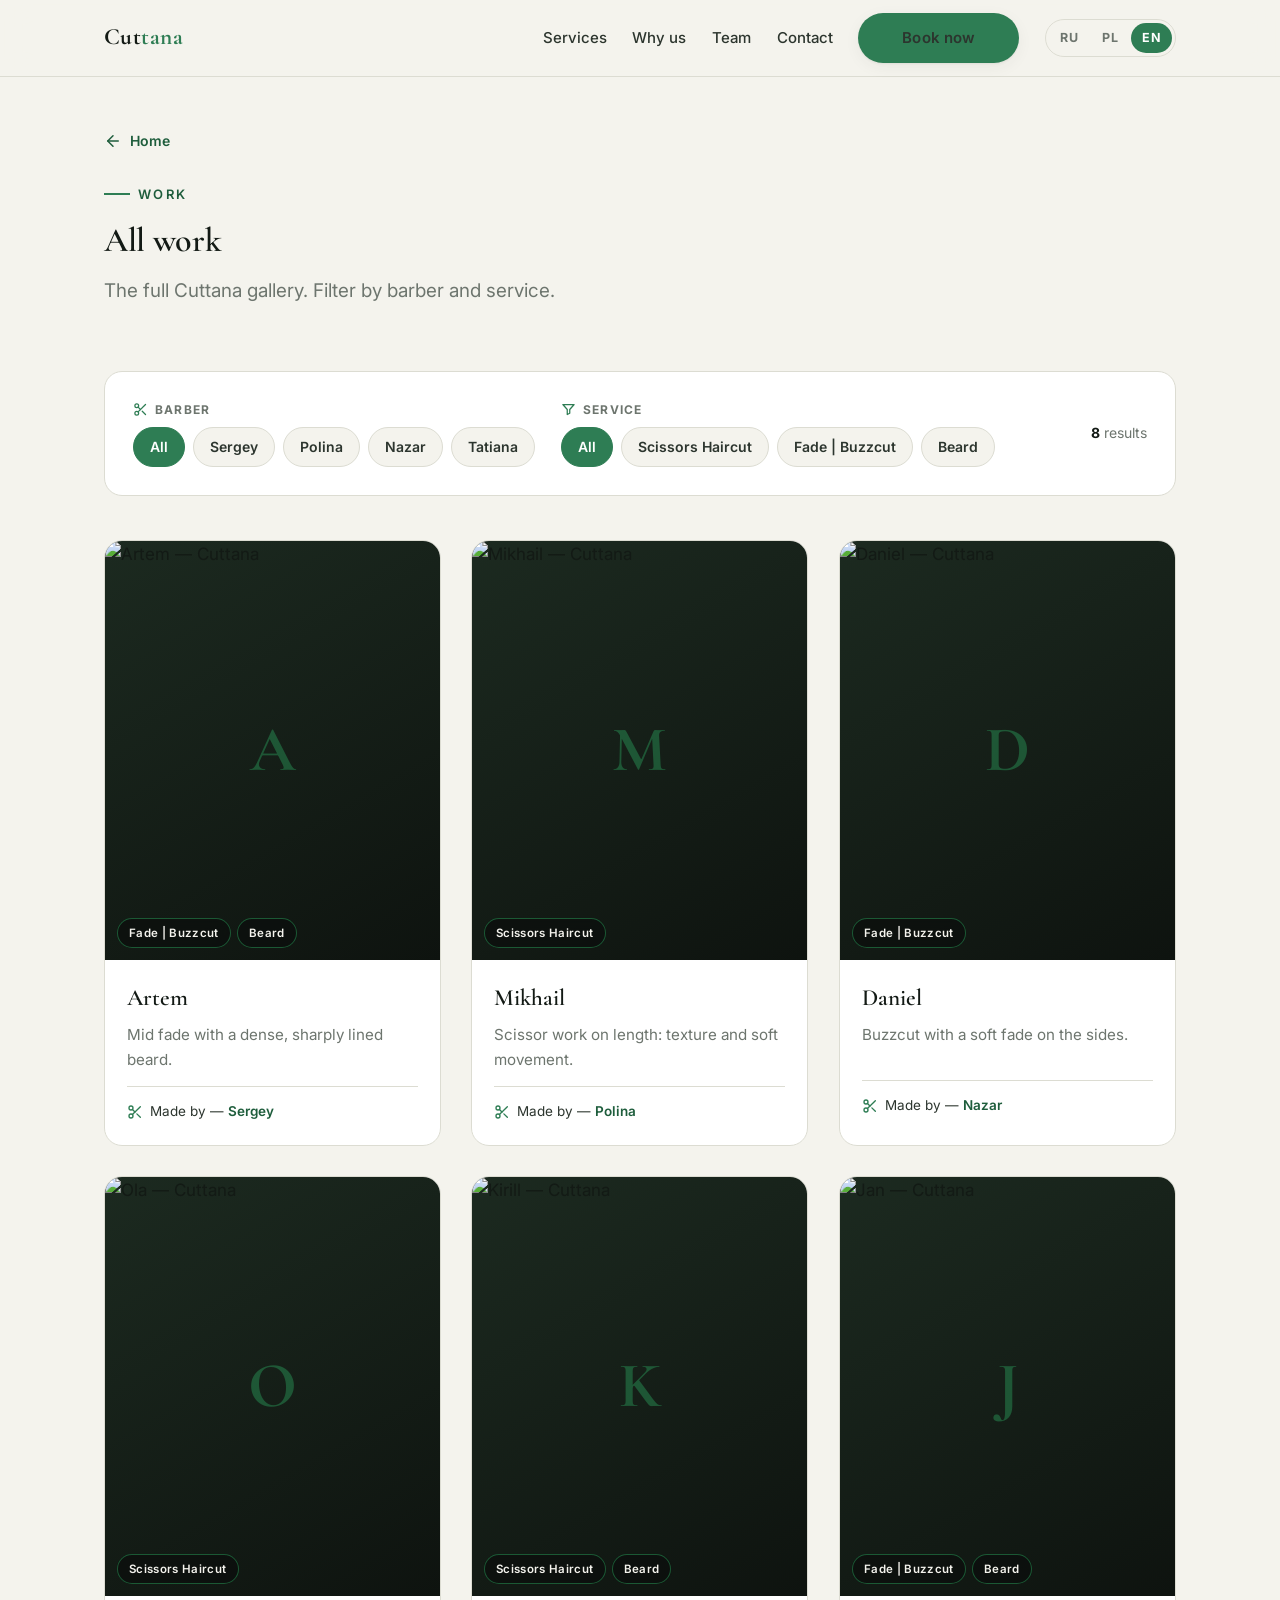
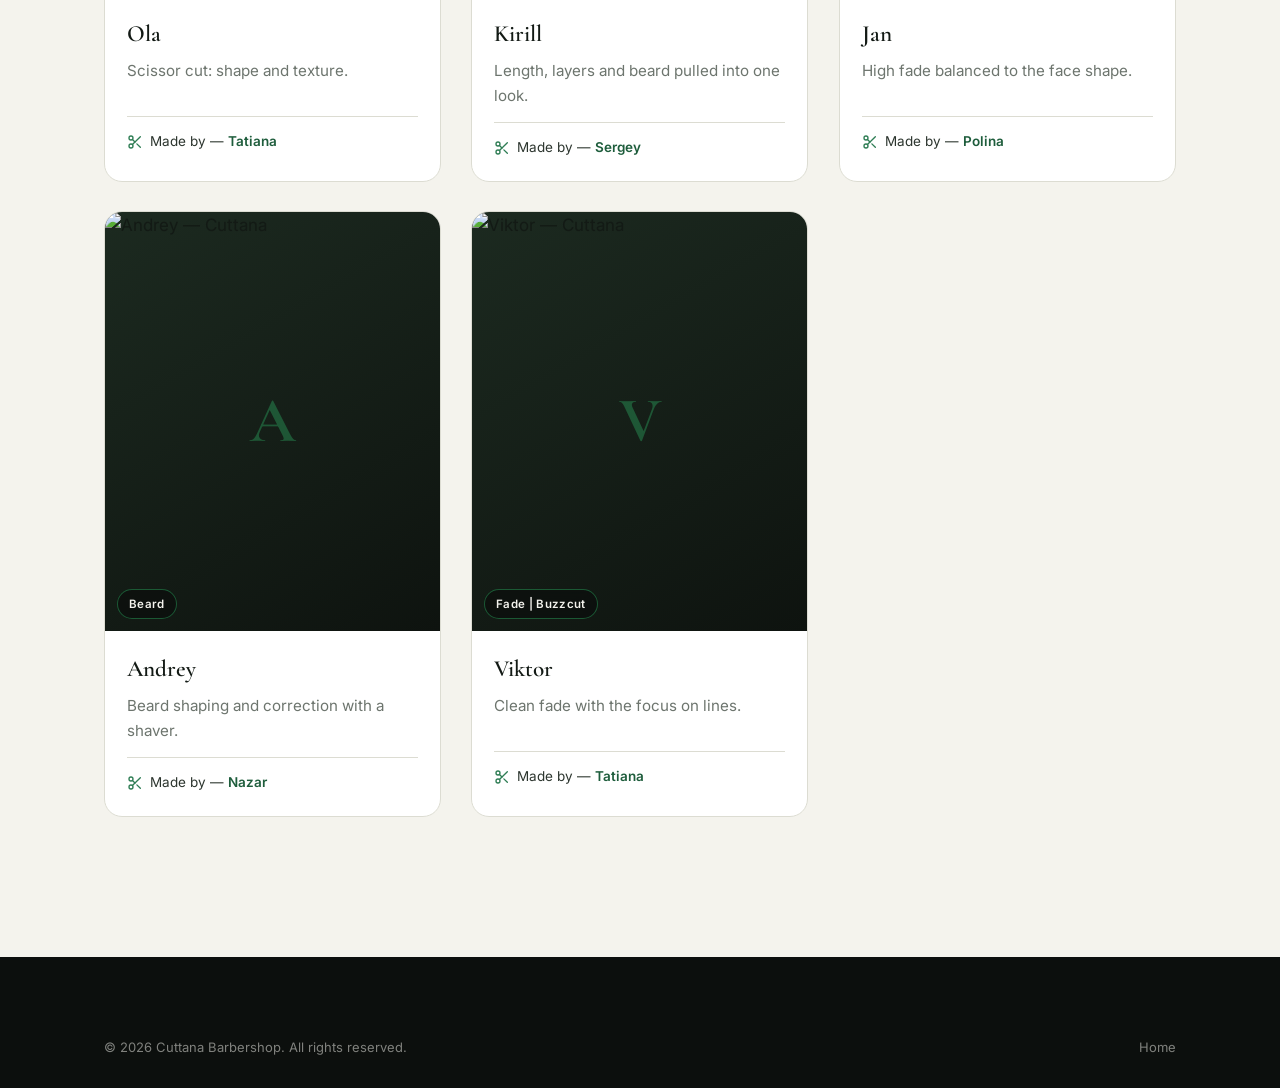
==== clients.html @ 33fb0833 "Use verified Unsplash photos for case gallery (correct gender per name) Replace noisy LoremFlickr pl" ====
<!DOCTYPE html>
<html lang="ru">
  <head>
    <meta charset="UTF-8" />
    <meta name="viewport" content="width=device-width, initial-scale=1.0" />
    <title>Cuttana — все работы</title>
    <meta name="description" content="Cuttana — галерея работ." />
    <meta name="theme-color" content="#0c0f0d" />
    <link rel="icon" type="image/png" href="assets/favicon.png" />
    <link rel="preconnect" href="https://fonts.googleapis.com" />
    <link rel="preconnect" href="https://fonts.gstatic.com" crossorigin />
    <link
      href="https://fonts.googleapis.com/css2?family=Cormorant+Garamond:ital,wght@0,500;0,600;0,700;1,500;1,600&family=Inter:wght@400;500;600;700&display=swap"
      rel="stylesheet"
    />
    <link rel="stylesheet" href="css/style.css?v=17" />
  </head>
  <body>
    <!-- Header (solid on subpage) -->
    <header class="header scrolled" id="header">
      <div class="wrap header__inner">
        <a href="index.html" class="brand" aria-label="Cuttana">
          <img class="brand__logo" src="assets/logo.png" alt="Cuttana" onerror="this.style.display='none'" />
          <span class="brand__name">Cut<b>tana</b></span>
        </a>
        <nav class="nav" id="nav">
          <div class="nav__links">
            <a href="index.html#services" data-i18n="nav.services">Услуги</a>
            <a href="index.html#why" data-i18n="nav.why">Почему мы</a>
            <a href="index.html#team" data-i18n="nav.team">Команда</a>
            <a href="index.html#location" data-i18n="nav.location">Контакты</a>
            <a class="btn btn--primary nav__book" href="index.html#booking" data-i18n="nav.book">Записаться</a>
          </div>
          <div class="lang" role="group" aria-label="Language">
            <button type="button" data-lang="ru">RU</button>
            <button type="button" data-lang="pl">PL</button>
            <button type="button" data-lang="en">EN</button>
          </div>
          <button class="nav__toggle" id="navToggle" aria-label="Menu" aria-expanded="false"></button>
        </nav>
      </div>
    </header>

    <main class="section subpage">
      <div class="wrap">
        <a class="subpage__back" href="index.html">
          <svg class="ico" viewBox="0 0 24 24" fill="none" stroke="currentColor" stroke-width="2" stroke-linecap="round" stroke-linejoin="round"><path d="M19 12H5" /><path d="m12 19-7-7 7-7" /></svg>
          <span data-i18n="clients.back">На главную</span>
        </a>

        <div class="section-head">
          <span class="tag" data-i18n="work.tag">Работы</span>
          <h1 class="title" data-i18n="clients.title">Все работы</h1>
          <p class="lead" data-i18n="clients.subtitle">Полная галерея работ Cuttana.</p>
        </div>

        <!-- Filters -->
        <div class="filters">
          <div class="filter">
            <span class="filter__label">
              <svg class="ico" viewBox="0 0 24 24" fill="none" stroke="currentColor" stroke-width="2" stroke-linecap="round" stroke-linejoin="round"><circle cx="6" cy="6" r="3" /><path d="M8.12 8.12 12 12" /><path d="M20 4 8.12 15.88" /><circle cx="6" cy="18" r="3" /><path d="M14.8 14.8 20 20" /></svg>
              <span data-i18n="clients.filterBarber">Мастер</span>
            </span>
            <div class="filter__opts" id="filterBarber"></div>
          </div>
          <div class="filter">
            <span class="filter__label">
              <svg class="ico" viewBox="0 0 24 24" fill="none" stroke="currentColor" stroke-width="2" stroke-linecap="round" stroke-linejoin="round"><path d="M3 4h18l-7 8v6l-4 2v-8L3 4Z" /></svg>
              <span data-i18n="clients.filterService">Услуга</span>
            </span>
            <div class="filter__opts" id="filterService"></div>
          </div>
          <div class="filter__count">
            <b id="resultCount">0</b> <span data-i18n="clients.count">работ</span>
          </div>
        </div>

        <!-- Results -->
        <div class="cases" id="casesGrid"></div>
        <div class="empty" id="emptyState" style="display: none" data-i18n="clients.empty">
          Нет работ по выбранным фильтрам.
        </div>
      </div>
    </main>

    <footer class="footer" id="footer">
      <div class="wrap">
        <div class="footer__bottom" style="border: 0; padding-top: 0">
          <span>© <span id="year"></span> Cuttana Barbershop. <span data-i18n="footer.rights">Все права защищены.</span></span>
          <a href="index.html" data-i18n="clients.back">На главную</a>
        </div>
      </div>
    </footer>

    <script src="js/data.js?v=17"></script>
    <script src="js/icons.js?v=17"></script>
    <script src="js/i18n.js?v=17"></script>
    <script src="js/clients.js?v=17"></script>
  </body>
</html>
---- css/style.css ----
/* ==========================================================================
   Cuttana Barbershop — design system & styles
   Palette: warm white · ink black · forest green · neon accent (hero only)
   ========================================================================== */

:root {
  --bg: #f4f3ed;
  --bg-2: #eeeede;
  --surface: #ffffff;
  --ink: #131a15;
  --ink-soft: #2c352e;
  --muted: #6d756e;
  --line: #dcdcd2;

  --green: #2e7d54;
  --green-deep: #1e5d3c;
  --green-700: #184b30;
  --neon: #3dff8f;
  --neon-soft: #5cff9f;

  --black: #0c0f0d;
  --black-2: #11150f;

  --radius: 18px;
  --radius-sm: 12px;
  --radius-pill: 999px;

  --shadow-sm: 0 1px 2px rgba(19, 26, 21, 0.06), 0 4px 16px rgba(19, 26, 21, 0.05);
  --shadow-md: 0 10px 30px rgba(19, 26, 21, 0.1);
  --shadow-lg: 0 24px 60px rgba(19, 26, 21, 0.16);
  --glow: 0 0 28px rgba(61, 255, 143, 0.55);

  --maxw: 1200px;
  --gutter: clamp(18px, 5vw, 64px);

  --serif: "Cormorant Garamond", Georgia, "Times New Roman", serif;
  --sans: "Inter", "Segoe UI", system-ui, -apple-system, sans-serif;

  --ease: cubic-bezier(0.22, 0.61, 0.36, 1);
}

/* ---- Reset ------------------------------------------------------------- */
*,
*::before,
*::after {
  box-sizing: border-box;
  margin: 0;
  padding: 0;
}

html {
  scroll-behavior: smooth;
  -webkit-text-size-adjust: 100%;
}

body {
  font-family: var(--sans);
  background: var(--bg);
  color: var(--ink);
  line-height: 1.6;
  font-size: 17px;
  overflow-x: hidden;
  -webkit-font-smoothing: antialiased;
  text-rendering: optimizeLegibility;
}

img,
svg,
video {
  display: block;
  max-width: 100%;
}

a {
  color: inherit;
  text-decoration: none;
}

button {
  font: inherit;
  color: inherit;
  cursor: pointer;
  border: none;
  background: none;
}

ul {
  list-style: none;
}

.ico {
  width: 1.25em;
  height: 1.25em;
  flex: none;
}

::selection {
  background: var(--green);
  color: #fff;
}

/* ---- Layout helpers ---------------------------------------------------- */
.wrap {
  width: 100%;
  max-width: var(--maxw);
  margin: 0 auto;
  padding-inline: var(--gutter);
}

.section {
  padding-block: clamp(72px, 11vw, 140px);
  position: relative;
}

.section--alt {
  background: var(--bg-2);
}

.section-head {
  max-width: 720px;
  margin-bottom: clamp(36px, 6vw, 64px);
}

.section-head.center {
  margin-inline: auto;
  text-align: center;
}

.tag {
  display: inline-flex;
  align-items: center;
  gap: 8px;
  font-size: 13px;
  font-weight: 600;
  letter-spacing: 0.18em;
  text-transform: uppercase;
  color: var(--green-deep);
  margin-bottom: 18px;
}

.tag::before {
  content: "";
  width: 26px;
  height: 2px;
  background: var(--green);
}

.center .tag::before {
  display: none;
}

h1,
h2,
h3 {
  font-family: var(--serif);
  font-weight: 600;
  line-height: 1.05;
  letter-spacing: -0.01em;
  color: var(--ink);
}

h2.title {
  font-size: clamp(2.2rem, 5.5vw, 3.6rem);
}

.lead {
  font-size: clamp(1.02rem, 1.6vw, 1.18rem);
  color: var(--muted);
  margin-top: 18px;
}

.reveal {
  opacity: 0;
  transform: translateY(26px);
  transition: opacity 0.8s var(--ease), transform 0.8s var(--ease);
}

.reveal.in {
  opacity: 1;
  transform: none;
}

/* ---- Buttons ----------------------------------------------------------- */
.btn {
  display: inline-flex;
  align-items: center;
  justify-content: center;
  gap: 10px;
  padding: 14px 26px;
  border-radius: var(--radius-pill);
  font-weight: 600;
  font-size: 15px;
  letter-spacing: 0.01em;
  transition: transform 0.25s var(--ease), background 0.25s var(--ease),
    color 0.25s var(--ease), box-shadow 0.25s var(--ease);
  white-space: nowrap;
}

.btn:active {
  transform: translateY(0) scale(0.97);
}

.btn .ico {
  width: 18px;
  height: 18px;
  transition: transform 0.3s var(--ease);
}

/* Header "Book now" — extra horizontal breathing room so the label never
   sits near the rounded ends. Higher specificity + !important to beat any
   cached/older rule. */
.header .nav .nav__book {
  padding-left: 44px !important;
  padding-right: 44px !important;
  padding-top: 13px !important;
  padding-bottom: 13px !important;
  flex-shrink: 0;
  font-size: 15px;
  font-weight: 600;
}

.btn--primary {
  background: var(--green);
  color: #fff;
  box-shadow: var(--shadow-sm);
}

.btn--primary:hover {
  background: var(--green-deep);
  transform: translateY(-2px);
  box-shadow: var(--shadow-md);
}

.btn--ghost {
  background: transparent;
  border: 1.5px solid var(--line);
  color: var(--ink);
}

.btn--ghost:hover {
  border-color: var(--green);
  color: var(--green-deep);
  transform: translateY(-2px);
}

.btn--dark {
  background: var(--ink);
  color: #fff;
}

.btn--dark:hover {
  background: #000;
  transform: translateY(-2px);
}

.btn--block {
  width: 100%;
}

.btn--lg {
  padding: 17px 34px;
  font-size: 16px;
}

/* ==========================================================================
   Header / nav
   ========================================================================== */
.header {
  position: fixed;
  inset: 0 0 auto 0;
  z-index: 60;
  transition: background 0.3s var(--ease), box-shadow 0.3s var(--ease),
    backdrop-filter 0.3s var(--ease);
}

.header__inner {
  display: flex;
  align-items: center;
  justify-content: space-between;
  gap: 18px;
  height: 76px;
}

.header.scrolled {
  background: rgba(244, 243, 237, 0.82);
  backdrop-filter: blur(14px) saturate(1.4);
  -webkit-backdrop-filter: blur(14px) saturate(1.4);
  box-shadow: 0 1px 0 var(--line);
}

/* On the dark hero, before scroll, the header text is light */
.header:not(.scrolled) .brand__name,
.header:not(.scrolled) .nav a,
.header:not(.scrolled) .lang button,
.header:not(.scrolled) .nav__toggle {
  color: #f4f3ed;
}

.header:not(.scrolled) .lang {
  border-color: rgba(244, 243, 237, 0.32);
}

.brand {
  display: flex;
  align-items: center;
  gap: 11px;
  font-family: var(--serif);
  font-size: 1.45rem;
  font-weight: 700;
  letter-spacing: 0.02em;
}

.brand__logo {
  height: 38px;
  width: auto;
}

.brand__name {
  color: var(--ink);
}

.brand__name b {
  color: var(--green);
  font-weight: 700;
}

.nav {
  display: flex;
  align-items: center;
  gap: clamp(14px, 2vw, 30px);
}

.nav__links {
  display: flex;
  align-items: center;
  gap: clamp(14px, 2vw, 28px);
}

.nav a {
  font-size: 15px;
  font-weight: 500;
  color: var(--ink-soft);
  position: relative;
  padding: 4px 0;
  transition: color 0.35s var(--ease);
}

.nav a::after {
  content: "";
  position: absolute;
  left: 0;
  bottom: -2px;
  height: 2px;
  width: 0;
  background: var(--green);
  transition: width 0.25s var(--ease);
}

.nav a:hover::after {
  width: 100%;
}

.nav a:hover {
  color: var(--green-deep);
}

/* Language switch */
.lang {
  display: flex;
  align-items: center;
  gap: 2px;
  border: 1px solid var(--line);
  border-radius: var(--radius-pill);
  padding: 3px;
}

.lang button {
  font-size: 12.5px;
  font-weight: 700;
  letter-spacing: 0.04em;
  text-transform: uppercase;
  padding: 5px 11px;
  border-radius: var(--radius-pill);
  color: var(--muted);
  transition: all 0.4s var(--ease);
}

.lang button.is-active {
  background: var(--green);
  color: #fff;
}

.nav__toggle {
  display: none;
  width: 44px;
  height: 44px;
  align-items: center;
  justify-content: center;
  border-radius: var(--radius-sm);
  color: var(--ink);
  transition: all 0.3s var(--ease);
}

.nav__toggle .ico {
  width: 26px;
  height: 26px;
}

/* ==========================================================================
   Hero
   ========================================================================== */
.hero {
  position: relative;
  min-height: 100svh;
  display: flex;
  align-items: center;
  background: radial-gradient(120% 90% at 50% 0%, #16241b 0%, #0c0f0d 55%, #080a09 100%);
  color: #f4f3ed;
  overflow: hidden;
  isolation: isolate;
}

.hero__media,
.hero__video {
  position: absolute;
  inset: 0;
  width: 100%;
  height: 100%;
  object-fit: cover;
  z-index: -3;
}

.hero__video {
  opacity: 0.4;
}

.hero__media {
  opacity: 0.17;
  filter: brightness(0.42) saturate(0.9);
}

.hero__overlay {
  position: absolute;
  inset: 0;
  z-index: -2;
  background: radial-gradient(110% 80% at 50% 10%, rgba(61, 255, 143, 0.14), transparent 60%),
    linear-gradient(180deg, rgba(8, 10, 9, 0.2) 0%, rgba(8, 10, 9, 0.75) 100%);
}

/* big background typography */
.hero__bgword {
  position: absolute;
  z-index: -1;
  left: 50%;
  bottom: -4%;
  transform: translateX(-50%);
  font-family: var(--serif);
  font-weight: 700;
  font-size: clamp(7rem, 26vw, 22rem);
  letter-spacing: 0.02em;
  line-height: 0.8;
  color: transparent;
  -webkit-text-stroke: 1.5px rgba(244, 243, 237, 0.07);
  white-space: nowrap;
  pointer-events: none;
  user-select: none;
}

/* particle canvas */
.hero__canvas {
  position: absolute;
  inset: 0;
  z-index: -1;
  width: 100%;
  height: 100%;
  pointer-events: none;
}

.hero__inner {
  display: flex;
  flex-direction: column;
  align-items: center;
  text-align: center;
  width: 100%;
  padding-block: 120px 90px;
}

.hero__logo {
  width: clamp(150px, 26vw, 230px);
  height: auto;
  margin-bottom: 30px;
  filter: drop-shadow(0 0 18px rgba(61, 255, 143, 0.45));
  animation: logo-in 1.1s var(--ease) both, neon-flicker 5.5s 1.4s infinite;
}

/* animated scissors fallback / accent above title */
.hero__scissors {
  color: var(--neon);
  margin-bottom: 24px;
  filter: drop-shadow(0 0 12px rgba(61, 255, 143, 0.6));
}

.hero__scissors .ico {
  width: 46px;
  height: 46px;
}

.hero__scissors .blade {
  transform-box: fill-box;
  transform-origin: 18% 50%;
  animation: snip 2.6s var(--ease) infinite;
}

.hero__scissors .blade-2 {
  animation-delay: 0s;
  transform-origin: 18% 50%;
}

.hero__eyebrow {
  font-size: 13px;
  letter-spacing: 0.32em;
  text-transform: uppercase;
  color: var(--neon-soft);
  margin-bottom: 22px;
  opacity: 0;
  animation: rise 0.9s 0.3s var(--ease) forwards;
}

.hero__title {
  font-size: clamp(2.6rem, 7vw, 5.4rem);
  color: #fff;
  max-width: 16ch;
  opacity: 0;
  animation: rise 0.9s 0.45s var(--ease) forwards;
}

.hero__title em {
  font-style: italic;
  color: var(--neon-soft);
}

.hero__sub {
  margin-top: 22px;
  max-width: 52ch;
  font-size: clamp(1rem, 1.7vw, 1.2rem);
  color: rgba(244, 243, 237, 0.78);
  opacity: 0;
  animation: rise 0.9s 0.6s var(--ease) forwards;
}

.hero__cta {
  display: flex;
  flex-wrap: wrap;
  gap: 14px;
  justify-content: center;
  margin-top: 38px;
  opacity: 0;
  animation: rise 0.9s 0.75s var(--ease) forwards;
}

.hero .btn--ghost {
  border-color: rgba(244, 243, 237, 0.34);
  color: #f4f3ed;
}

.hero .btn--ghost:hover {
  border-color: var(--neon);
  color: var(--neon);
}

.hero .btn--primary {
  background: var(--neon);
  color: #08110a;
  box-shadow: var(--glow);
}

.hero .btn--primary:hover {
  background: var(--neon-soft);
  box-shadow: 0 0 36px rgba(61, 255, 143, 0.7);
}

.hero__scroll {
  position: absolute;
  bottom: 26px;
  left: 50%;
  transform: translateX(-50%);
  display: flex;
  flex-direction: column;
  align-items: center;
  gap: 8px;
  font-size: 11px;
  letter-spacing: 0.26em;
  text-transform: uppercase;
  color: rgba(244, 243, 237, 0.6);
}

.hero__scroll .ico {
  width: 20px;
  height: 20px;
  animation: bob 1.8s ease-in-out infinite;
}

@keyframes logo-in {
  from {
    opacity: 0;
    transform: translateY(20px) scale(0.92);
  }
  to {
    opacity: 1;
    transform: none;
  }
}

@keyframes neon-flicker {
  0%, 100% { filter: drop-shadow(0 0 18px rgba(61, 255, 143, 0.45)); }
  42% { filter: drop-shadow(0 0 18px rgba(61, 255, 143, 0.45)); }
  44% { filter: drop-shadow(0 0 4px rgba(61, 255, 143, 0.15)); }
  46% { filter: drop-shadow(0 0 18px rgba(61, 255, 143, 0.5)); }
  48% { filter: drop-shadow(0 0 3px rgba(61, 255, 143, 0.1)); }
  50% { filter: drop-shadow(0 0 22px rgba(61, 255, 143, 0.6)); }
}

@keyframes snip {
  0%, 100% { transform: rotate(0deg); }
  50% { transform: rotate(-18deg); }
}

@keyframes rise {
  from { opacity: 0; transform: translateY(24px); }
  to { opacity: 1; transform: none; }
}

@keyframes bob {
  0%, 100% { transform: translateY(0); }
  50% { transform: translateY(6px); }
}

/* Card pop-in — used on the clients gallery (re-runs on every filter) */
.card-pop {
  opacity: 0;
  animation: card-pop 0.6s var(--ease) forwards;
}

@keyframes card-pop {
  from {
    opacity: 0;
    transform: translateY(30px) scale(0.97);
  }
  to {
    opacity: 1;
    transform: none;
  }
}

/* Arrow buttons: nudge the icon on hover */
.btn:hover .ico {
  transform: translateX(3px);
}

.ig__icon:hover,
.scard__icon,
.wcard__icon {
  transition: transform 0.4s var(--ease);
}

.scard:hover .scard__icon {
  transform: translateY(-4px) rotate(-6deg);
}

.wcard:hover .wcard__icon {
  transform: scale(1.08) rotate(4deg);
}

/* ==========================================================================
   Services
   ========================================================================== */
.services__intro {
  display: grid;
  grid-template-columns: 1.1fr 1fr;
  gap: clamp(24px, 5vw, 60px);
  align-items: end;
  margin-bottom: clamp(40px, 6vw, 70px);
}

/* Honour the explicit \n line break in the services title */
.services__intro .title {
  white-space: pre-line;
}

.services__intro .lead {
  margin-top: 0;
  font-size: clamp(1.05rem, 1.8vw, 1.28rem);
  color: var(--ink-soft);
  line-height: 1.7;
}

.services__grid {
  display: grid;
  grid-template-columns: repeat(3, 1fr);
  gap: clamp(18px, 2.4vw, 28px);
}

.scard {
  position: relative;
  background: var(--surface);
  border: 1px solid var(--line);
  border-radius: var(--radius);
  padding: clamp(26px, 3vw, 38px);
  display: flex;
  flex-direction: column;
  min-height: 280px;
  overflow: hidden;
  transition: all 0.45s var(--ease);
}

.scard::after {
  content: "";
  position: absolute;
  inset: auto 0 0 0;
  height: 3px;
  background: linear-gradient(90deg, var(--green), var(--neon));
  transform: scaleX(0);
  transform-origin: left;
  transition: transform 0.45s var(--ease);
}

.scard:hover {
  transform: translateY(-6px);
  box-shadow: var(--shadow-lg);
  border-color: transparent;
}

.scard:hover::after {
  transform: scaleX(1);
}

.scard__icon {
  width: 60px;
  height: 60px;
  border-radius: 16px;
  display: grid;
  place-items: center;
  background: rgba(46, 125, 84, 0.1);
  color: var(--green-deep);
  margin-bottom: 22px;
}

.scard__icon .ico {
  width: 30px;
  height: 30px;
}

.scard__num {
  position: absolute;
  top: 22px;
  right: 26px;
  font-family: var(--serif);
  font-size: 2.4rem;
  color: var(--line);
  font-weight: 700;
}

.scard h3 {
  font-size: 1.7rem;
  margin-bottom: 12px;
}

.scard p {
  color: var(--muted);
  font-size: 0.98rem;
}

/* ==========================================================================
   Why us
   ========================================================================== */
.why__grid {
  display: grid;
  grid-template-columns: repeat(4, 1fr);
  gap: clamp(16px, 2vw, 24px);
}

.wcard {
  background: var(--surface);
  border: 1px solid var(--line);
  border-radius: var(--radius);
  padding: clamp(24px, 2.6vw, 32px);
  transition: all 0.45s var(--ease);
}

.wcard:hover {
  transform: translateY(-5px);
  box-shadow: var(--shadow-md);
}

.wcard__icon {
  width: 52px;
  height: 52px;
  border-radius: 14px;
  display: grid;
  place-items: center;
  background: var(--ink);
  color: var(--neon);
  margin-bottom: 20px;
}

.wcard__icon .ico {
  width: 26px;
  height: 26px;
}

.wcard h3 {
  font-size: 1.32rem;
  margin-bottom: 10px;
}

.wcard p {
  color: var(--muted);
  font-size: 0.96rem;
}

.wcard:first-child {
  background: var(--ink);
  color: #f4f3ed;
  border-color: var(--ink);
}

.wcard:first-child h3 {
  color: #fff;
}

.wcard:first-child p {
  color: rgba(244, 243, 237, 0.72);
}

.wcard:first-child .wcard__icon {
  background: var(--neon);
  color: var(--black);
}

/* ==========================================================================
   Work / clients
   ========================================================================== */
.work__head {
  display: flex;
  align-items: flex-end;
  justify-content: space-between;
  gap: 24px;
  flex-wrap: wrap;
  margin-bottom: clamp(32px, 5vw, 52px);
}

.work__head .section-head {
  margin-bottom: 0;
}

.cases {
  display: grid;
  grid-template-columns: repeat(auto-fill, minmax(280px, 1fr));
  gap: clamp(18px, 2.4vw, 30px);
}

.ccard {
  background: var(--surface);
  border: 1px solid var(--line);
  border-radius: var(--radius);
  overflow: hidden;
  transition: all 0.45s var(--ease);
}

.ccard:hover {
  transform: translateY(-6px);
  box-shadow: var(--shadow-lg);
}

.ccard__media {
  position: relative;
  aspect-ratio: 4 / 5;
  background: linear-gradient(150deg, #1c2a20, #0e130f);
  overflow: hidden;
  transition: all 0.5s var(--ease);
}

.ccard__media img {
  width: 100%;
  height: 100%;
  object-fit: cover;
  transition: all 0.65s var(--ease);
}

.ccard:hover .ccard__media img {
  transform: scale(1.05);
}

/* fallback monogram when image missing */
.ccard__media::before {
  content: attr(data-mono);
  position: absolute;
  inset: 0;
  display: grid;
  place-items: center;
  font-family: var(--serif);
  font-size: 4rem;
  font-weight: 700;
  color: rgba(61, 255, 143, 0.25);
}

.ccard__media img {
  position: relative;
  z-index: 1;
}

.ccard__tags {
  position: absolute;
  z-index: 2;
  left: 12px;
  bottom: 12px;
  display: flex;
  flex-wrap: wrap;
  gap: 6px;
}

.chip {
  font-size: 11.5px;
  font-weight: 600;
  letter-spacing: 0.03em;
  padding: 5px 11px;
  border-radius: var(--radius-pill);
  background: rgba(12, 15, 13, 0.72);
  color: #f4f3ed;
  backdrop-filter: blur(6px);
  border: 1px solid rgba(61, 255, 143, 0.3);
}

.ccard__body {
  padding: 20px 22px 22px;
}

.ccard__name {
  font-family: var(--serif);
  font-size: 1.45rem;
  font-weight: 600;
  margin-bottom: 6px;
}

.ccard__desc {
  color: var(--muted);
  font-size: 0.95rem;
  min-height: 2.8em;
}

.ccard__by {
  margin-top: 14px;
  padding-top: 14px;
  border-top: 1px solid var(--line);
  font-size: 13.5px;
  color: var(--ink-soft);
  display: flex;
  align-items: center;
  gap: 7px;
}

.ccard__by b {
  color: var(--green-deep);
  font-weight: 600;
}

.ccard__by .ico {
  width: 16px;
  height: 16px;
  color: var(--green);
}

/* ==========================================================================
   Team
   ========================================================================== */
.team__grid {
  display: grid;
  grid-template-columns: repeat(2, 1fr);
  gap: clamp(20px, 2.6vw, 32px);
}

.tcard {
  display: grid;
  grid-template-columns: 230px 1fr;
  background: var(--surface);
  border: 1px solid var(--line);
  border-radius: var(--radius);
  overflow: hidden;
  transition: all 0.45s var(--ease);
}

.tcard:hover {
  transform: translateY(-5px);
  box-shadow: var(--shadow-lg);
}

.tcard__photo {
  position: relative;
  background: linear-gradient(160deg, #1c2a20, #0c0f0d);
  min-height: 100%;
  transition: all 0.5s var(--ease);
}

.tcard__photo img {
  width: 100%;
  height: 100%;
  object-fit: cover;
  position: relative;
  z-index: 1;
  transition: all 0.6s var(--ease);
}

.tcard__photo::before {
  content: attr(data-mono);
  position: absolute;
  inset: 0;
  display: grid;
  place-items: center;
  font-family: var(--serif);
  font-size: 4.5rem;
  font-weight: 700;
  color: rgba(61, 255, 143, 0.22);
}

.tcard__body {
  padding: clamp(22px, 2.4vw, 30px);
  display: flex;
  flex-direction: column;
}

.tcard__rank {
  align-self: flex-start;
  font-size: 12px;
  font-weight: 700;
  letter-spacing: 0.08em;
  text-transform: uppercase;
  padding: 6px 13px;
  border-radius: var(--radius-pill);
  background: linear-gradient(90deg, var(--green-deep), var(--green));
  color: #fff;
  margin-bottom: 14px;
}

.tcard__name {
  font-size: 1.9rem;
  margin-bottom: 16px;
}

.tcard__list {
  display: flex;
  flex-direction: column;
  gap: 9px;
  margin-bottom: 8px;
}

.tcard__list-title {
  font-size: 12px;
  font-weight: 700;
  letter-spacing: 0.1em;
  text-transform: uppercase;
  color: var(--green-deep);
  margin: 10px 0 4px;
}

.tcard__list-title.cons {
  color: var(--muted);
}

.tcard__li {
  display: flex;
  gap: 9px;
  font-size: 0.92rem;
  color: var(--ink-soft);
  line-height: 1.45;
}

.tcard__li .ico {
  width: 16px;
  height: 16px;
  margin-top: 3px;
  flex: none;
  color: var(--green);
}

.tcard__li.con .ico {
  color: var(--muted);
}

.tcard__actions {
  display: flex;
  gap: 10px;
  margin-top: auto;
  padding-top: 22px;
  flex-wrap: wrap;
}

.tcard__actions .btn {
  flex: 1;
  min-width: 130px;
  padding-inline: 16px;
}

/* ==========================================================================
   Pricelist modal
   ========================================================================== */
.modal {
  position: fixed;
  inset: 0;
  z-index: 90;
  display: none;
  align-items: center;
  justify-content: center;
  padding: 20px;
}

.modal.open {
  display: flex;
}

.modal__backdrop {
  position: absolute;
  inset: 0;
  background: rgba(8, 11, 9, 0.6);
  backdrop-filter: blur(6px);
  animation: fade 0.3s var(--ease);
}

.modal__box {
  position: relative;
  width: min(480px, 100%);
  max-height: 88vh;
  overflow: auto;
  background: var(--surface);
  border-radius: var(--radius);
  box-shadow: var(--shadow-lg);
  padding: clamp(26px, 4vw, 40px);
  animation: pop 0.4s var(--ease);
}

@keyframes fade {
  from { opacity: 0; }
}

@keyframes pop {
  from { opacity: 0; transform: translateY(18px) scale(0.97); }
}

.modal__close {
  position: absolute;
  top: 16px;
  right: 16px;
  width: 40px;
  height: 40px;
  border-radius: 50%;
  display: grid;
  place-items: center;
  background: var(--bg-2);
  color: var(--ink);
  transition: all 0.4s var(--ease);
}

.modal__close:hover {
  background: var(--ink);
  color: #fff;
  transform: rotate(90deg);
}

.modal__eyebrow {
  font-size: 12px;
  letter-spacing: 0.2em;
  text-transform: uppercase;
  color: var(--green-deep);
  font-weight: 600;
}

.modal__title {
  font-size: 2rem;
  margin: 6px 0 22px;
}

.price-row {
  display: flex;
  align-items: baseline;
  justify-content: space-between;
  gap: 16px;
  padding: 14px 0;
  border-bottom: 1px dashed var(--line);
}

.price-row__name {
  font-weight: 500;
}

.price-row__dots {
  flex: 1;
  border-bottom: 1px dotted var(--line);
  transform: translateY(-4px);
  min-width: 12px;
}

.price-row__price {
  font-family: var(--serif);
  font-size: 1.4rem;
  font-weight: 700;
  color: var(--green-deep);
  white-space: nowrap;
}

.price-group-title {
  font-size: 12px;
  font-weight: 700;
  letter-spacing: 0.12em;
  text-transform: uppercase;
  color: var(--muted);
  margin: 24px 0 4px;
}

/* ==========================================================================
   Booking
   ========================================================================== */
.booking {
  position: relative;
  background: radial-gradient(120% 120% at 50% 0%, #16241b, #0c0f0d 70%);
  color: #f4f3ed;
  text-align: center;
  overflow: hidden;
}

.booking::before {
  content: "BOOK";
  position: absolute;
  left: 50%;
  top: 50%;
  transform: translate(-50%, -50%);
  font-family: var(--serif);
  font-weight: 700;
  font-size: clamp(8rem, 28vw, 24rem);
  color: transparent;
  -webkit-text-stroke: 1.5px rgba(61, 255, 143, 0.08);
  pointer-events: none;
  white-space: nowrap;
}

.booking .wrap {
  position: relative;
}

.booking h2 {
  color: #fff;
  font-size: clamp(2.2rem, 5.5vw, 3.6rem);
}

.booking .lead {
  color: rgba(244, 243, 237, 0.78);
  margin-inline: auto;
  max-width: 50ch;
}

.booking .btn--primary {
  margin-top: 34px;
  background: var(--neon);
  color: #08110a;
  box-shadow: var(--glow);
}

.booking .btn--primary:hover {
  background: var(--neon-soft);
  box-shadow: 0 0 36px rgba(61, 255, 143, 0.7);
}

/* ==========================================================================
   Location
   ========================================================================== */
.loc__grid {
  display: grid;
  grid-template-columns: 1fr 1fr;
  gap: clamp(18px, 2.6vw, 30px);
}

/* Single full-width map (location video removed) */
.loc__grid--single {
  grid-template-columns: 1fr;
}

.loc__grid--single .loc__map,
.loc__grid--single .loc__panel {
  min-height: clamp(380px, 48vw, 520px);
}

.loc__panel {
  background: var(--surface);
  border: 1px solid var(--line);
  border-radius: var(--radius);
  overflow: hidden;
  min-height: 360px;
  display: flex;
  flex-direction: column;
}

.loc__map {
  width: 100%;
  height: 100%;
  border: 0;
  min-height: 360px;
}

.loc__video {
  width: 100%;
  height: 100%;
  object-fit: cover;
  background: #0c0f0d;
  min-height: 360px;
}

.loc__addr {
  display: flex;
  align-items: center;
  gap: 12px;
  margin-bottom: 20px;
  font-size: 1.15rem;
  font-weight: 500;
}

.loc__addr .ico {
  width: 22px;
  height: 22px;
  color: var(--green);
}

/* ==========================================================================
   Instagram
   ========================================================================== */
.ig {
  text-align: center;
}

.ig__icon {
  width: 76px;
  height: 76px;
  border-radius: 22px;
  display: grid;
  place-items: center;
  margin: 0 auto 24px;
  background: linear-gradient(135deg, #2e7d54, #3dff8f);
  color: #08110a;
}

.ig__icon .ico {
  width: 40px;
  height: 40px;
}

.ig__handle {
  font-family: var(--serif);
  font-size: clamp(1.8rem, 4vw, 2.6rem);
  margin: 6px 0 18px;
}

/* ==========================================================================
   Footer
   ========================================================================== */
.footer {
  background: var(--black);
  color: rgba(244, 243, 237, 0.7);
  padding-block: clamp(54px, 7vw, 80px) 30px;
}

.footer__grid {
  display: grid;
  grid-template-columns: 1.6fr 1fr 1.2fr;
  gap: clamp(28px, 5vw, 60px);
  padding-bottom: 44px;
  border-bottom: 1px solid rgba(244, 243, 237, 0.12);
}

.footer .brand__name {
  color: #fff;
}

.footer__tagline {
  margin-top: 16px;
  max-width: 34ch;
  font-size: 0.96rem;
}

.footer__col h4 {
  color: #fff;
  font-size: 13px;
  letter-spacing: 0.14em;
  text-transform: uppercase;
  margin-bottom: 18px;
  font-family: var(--sans);
  font-weight: 700;
}

.footer__col a,
.footer__col li {
  display: block;
  font-size: 0.96rem;
  margin-bottom: 11px;
  transition: color 0.35s var(--ease);
}

.footer__col a:hover {
  color: var(--neon);
}

.footer__bottom {
  display: flex;
  align-items: center;
  justify-content: space-between;
  flex-wrap: wrap;
  gap: 10px;
  padding-top: 26px;
  font-size: 13px;
  color: rgba(244, 243, 237, 0.5);
}

/* ==========================================================================
   Clients page specifics
   ========================================================================== */
.subpage {
  padding-top: 130px;
}

.subpage__back {
  display: inline-flex;
  align-items: center;
  gap: 8px;
  font-size: 14px;
  font-weight: 600;
  color: var(--green-deep);
  margin-bottom: 24px;
}

.subpage__back .ico {
  width: 18px;
  height: 18px;
}

.filters {
  display: flex;
  flex-wrap: wrap;
  gap: 26px;
  align-items: flex-end;
  margin: clamp(28px, 4vw, 44px) 0;
  padding: clamp(20px, 2.6vw, 28px);
  background: var(--surface);
  border: 1px solid var(--line);
  border-radius: var(--radius);
}

.filter {
  display: flex;
  flex-direction: column;
  gap: 8px;
}

.filter__label {
  font-size: 12px;
  font-weight: 700;
  letter-spacing: 0.1em;
  text-transform: uppercase;
  color: var(--muted);
  display: flex;
  align-items: center;
  gap: 7px;
}

.filter__label .ico {
  width: 15px;
  height: 15px;
  color: var(--green);
}

.filter__opts {
  display: flex;
  flex-wrap: wrap;
  gap: 8px;
}

.filter__btn {
  font-size: 14px;
  font-weight: 600;
  padding: 8px 16px;
  border-radius: var(--radius-pill);
  border: 1.5px solid var(--line);
  color: var(--ink-soft);
  background: var(--bg);
  transition: all 0.4s var(--ease);
}

.filter__btn:hover {
  border-color: var(--green);
}

.filter__btn.is-active {
  background: var(--green);
  border-color: var(--green);
  color: #fff;
}

.filter__count {
  margin-left: auto;
  align-self: center;
  font-size: 14px;
  color: var(--muted);
}

.filter__count b {
  color: var(--ink);
  font-weight: 700;
}

.empty {
  text-align: center;
  padding: 70px 20px;
  color: var(--muted);
  font-size: 1.1rem;
}

/* ==========================================================================
   Responsive
   ========================================================================== */
@media (max-width: 980px) {
  .services__grid {
    grid-template-columns: 1fr;
  }
  .services__intro {
    grid-template-columns: 1fr;
    align-items: start;
  }
  .why__grid {
    grid-template-columns: repeat(2, 1fr);
  }
  .team__grid {
    grid-template-columns: 1fr;
  }
  .loc__grid {
    grid-template-columns: 1fr;
  }
  .footer__grid {
    grid-template-columns: 1fr 1fr;
  }
}

@media (max-width: 860px) {
  .nav__links,
  .nav .nav__book {
    display: none;
  }
  .nav__toggle {
    display: flex;
  }
  /* mobile menu panel */
  .nav.open .nav__links {
    display: flex;
    position: fixed;
    inset: 76px 0 auto 0;
    flex-direction: column;
    align-items: stretch;
    gap: 0;
    background: var(--surface);
    padding: 12px var(--gutter) 22px;
    box-shadow: var(--shadow-md);
    border-top: 1px solid var(--line);
  }
  .nav.open .nav__links a {
    padding: 14px 0;
    border-bottom: 1px solid var(--line);
    color: var(--ink);
  }
  .nav.open .nav__book {
    display: inline-flex;
    margin-top: 14px;
  }
  .header:not(.scrolled) .nav.open .nav__links a {
    color: var(--ink);
  }
}

@media (max-width: 620px) {
  body {
    font-size: 16px;
  }
  .tcard {
    grid-template-columns: 1fr;
  }
  .tcard__photo {
    aspect-ratio: 16 / 11;
    min-height: 0;
  }
  .why__grid {
    grid-template-columns: 1fr;
  }
  .footer__grid {
    grid-template-columns: 1fr;
  }
  .work__head {
    flex-direction: column;
    align-items: flex-start;
  }
  .tcard__actions .btn {
    flex: 1 1 100%;
  }
}

@media (prefers-reduced-motion: reduce) {
  /* Cuttana intentionally keeps interactive hover + entrance animations.
     We only stop continuous / looping / autoplaying motion so the site
     still animates on machines that have "reduce motion" switched on. */
  .hero__logo {
    animation: logo-in 1.1s var(--ease) both;
  }
  .hero__scissors .blade,
  .hero__scroll .ico {
    animation: none !important;
  }
  .hero__canvas {
    display: none;
  }
  html {
    scroll-behavior: auto;
  }
}
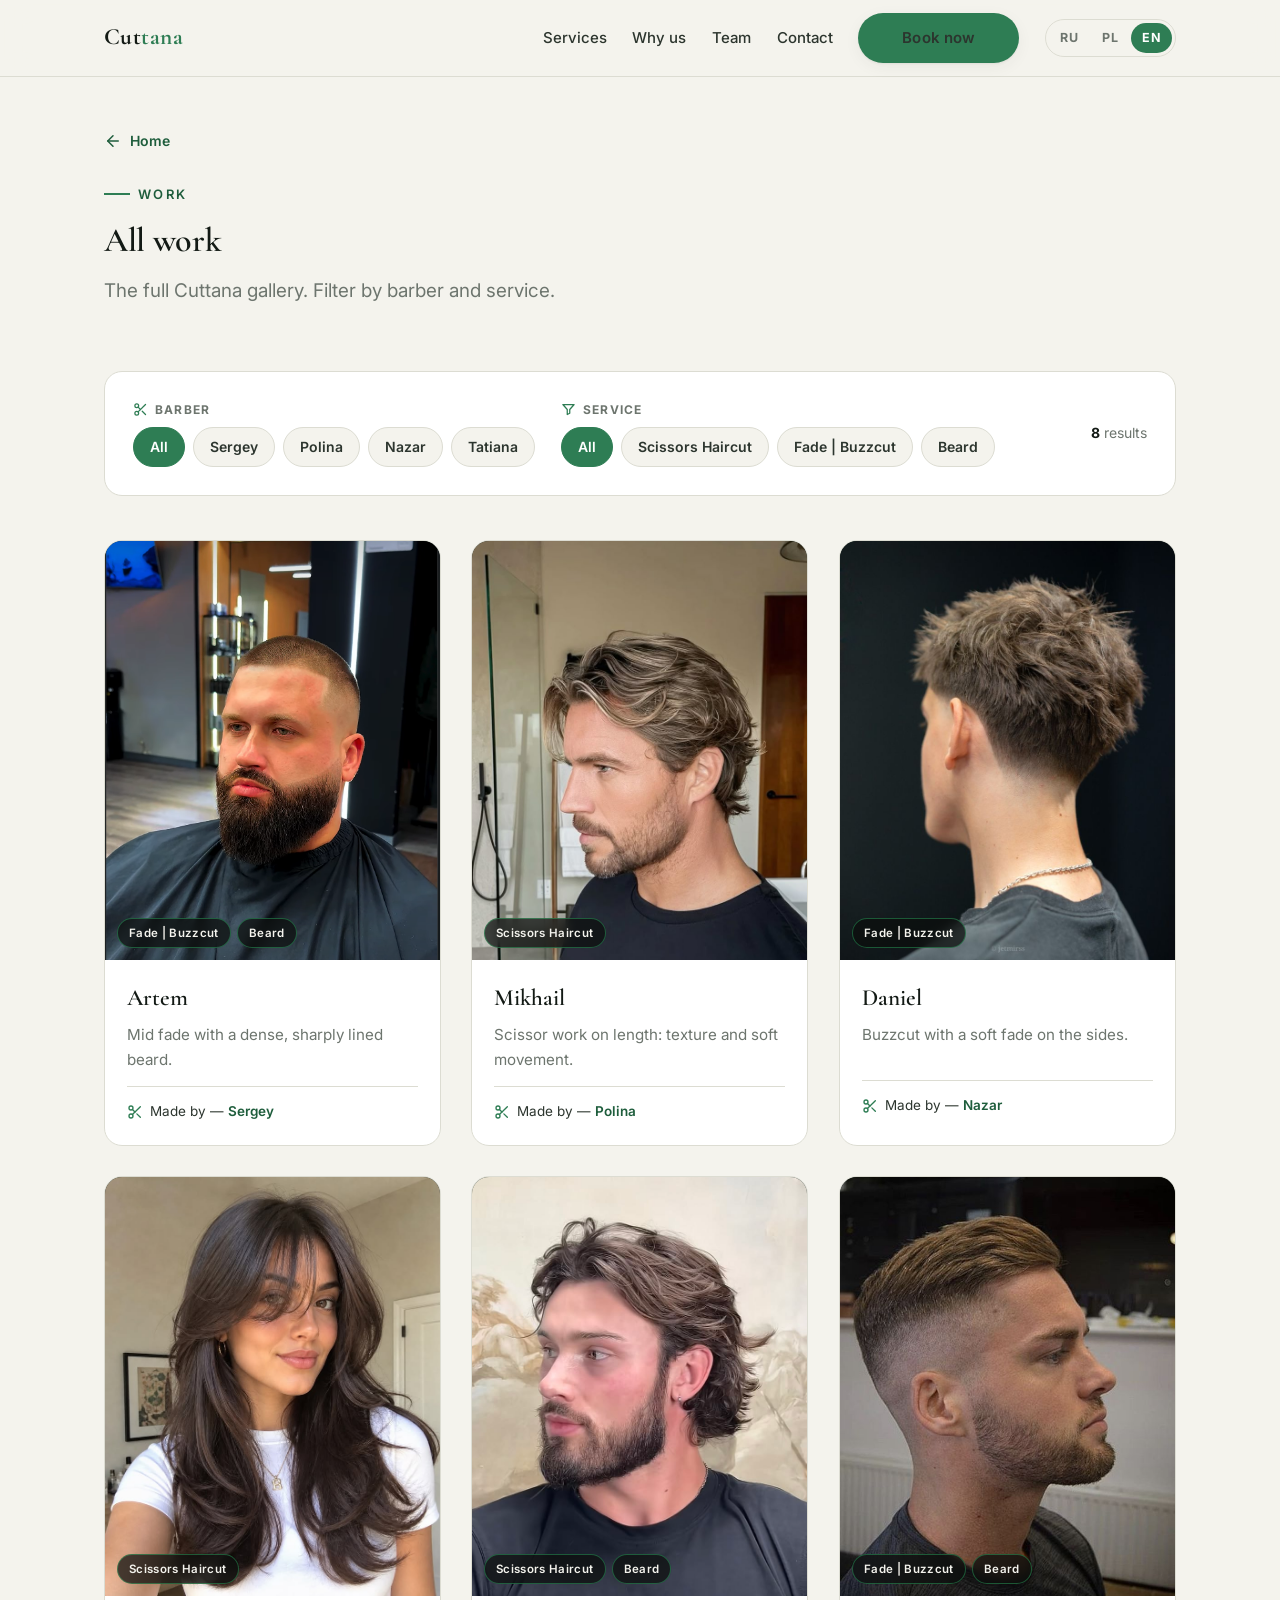
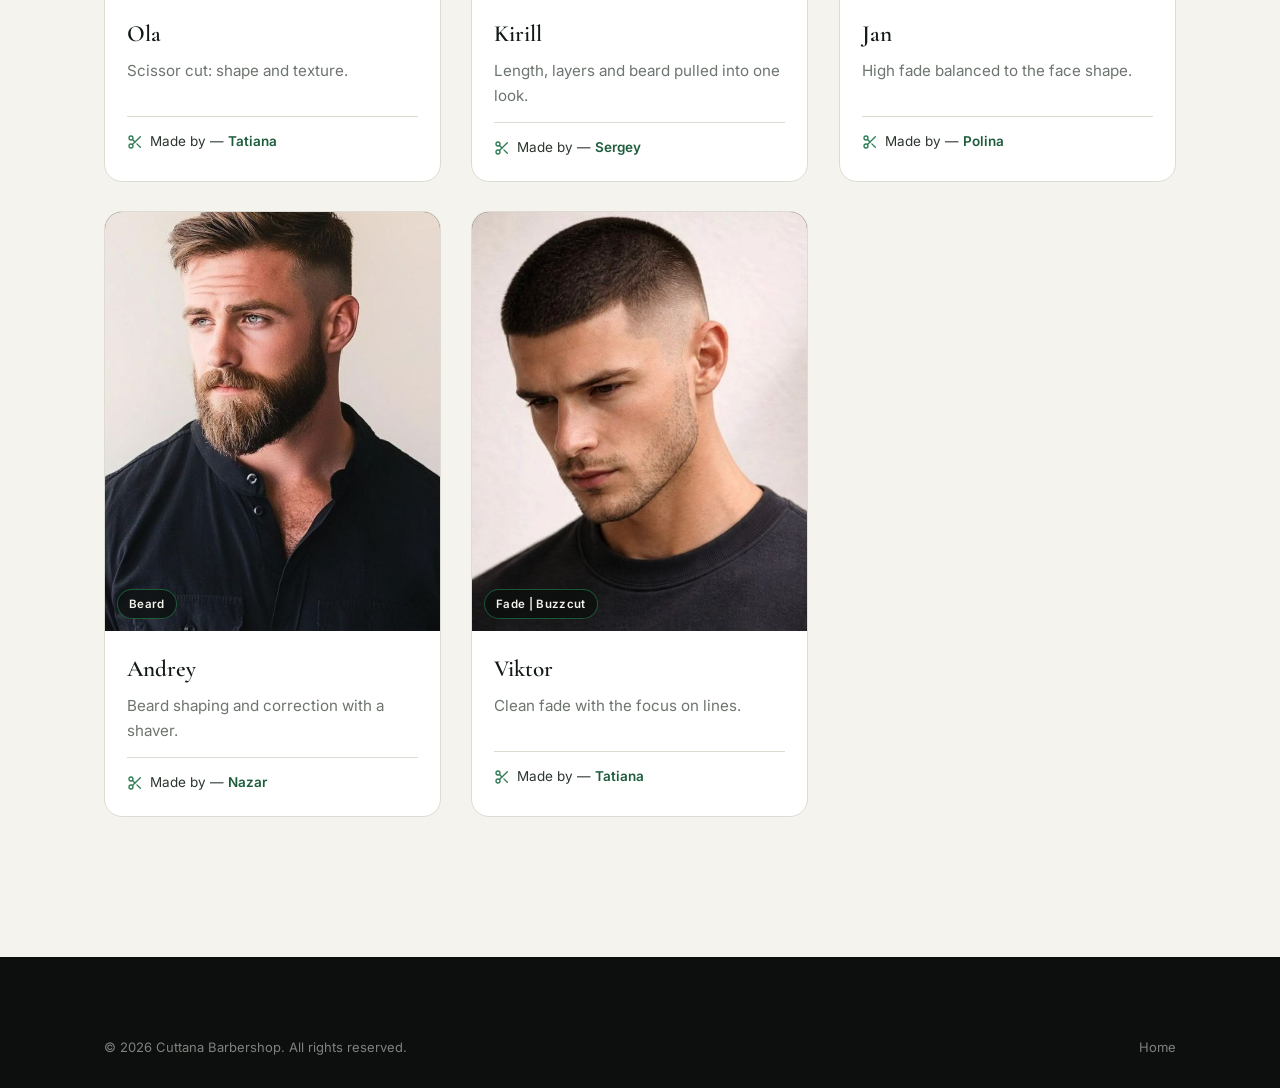
==== commit cd64c535: "Wire real client photos to case cards (assets/clients/*.jpg) Point all 8 cases at the uploaded photo" ====
--- a/clients.html
+++ b/clients.html
@@ -13,7 +13,7 @@
       href="https://fonts.googleapis.com/css2?family=Cormorant+Garamond:ital,wght@0,500;0,600;0,700;1,500;1,600&family=Inter:wght@400;500;600;700&display=swap"
       rel="stylesheet"
     />
-    <link rel="stylesheet" href="css/style.css?v=17" />
+    <link rel="stylesheet" href="css/style.css?v=18" />
   </head>
   <body>
     <!-- Header (solid on subpage) -->
@@ -92,9 +92,9 @@
       </div>
     </footer>
 
-    <script src="js/data.js?v=17"></script>
-    <script src="js/icons.js?v=17"></script>
-    <script src="js/i18n.js?v=17"></script>
-    <script src="js/clients.js?v=17"></script>
+    <script src="js/data.js?v=18"></script>
+    <script src="js/icons.js?v=18"></script>
+    <script src="js/i18n.js?v=18"></script>
+    <script src="js/clients.js?v=18"></script>
   </body>
 </html>
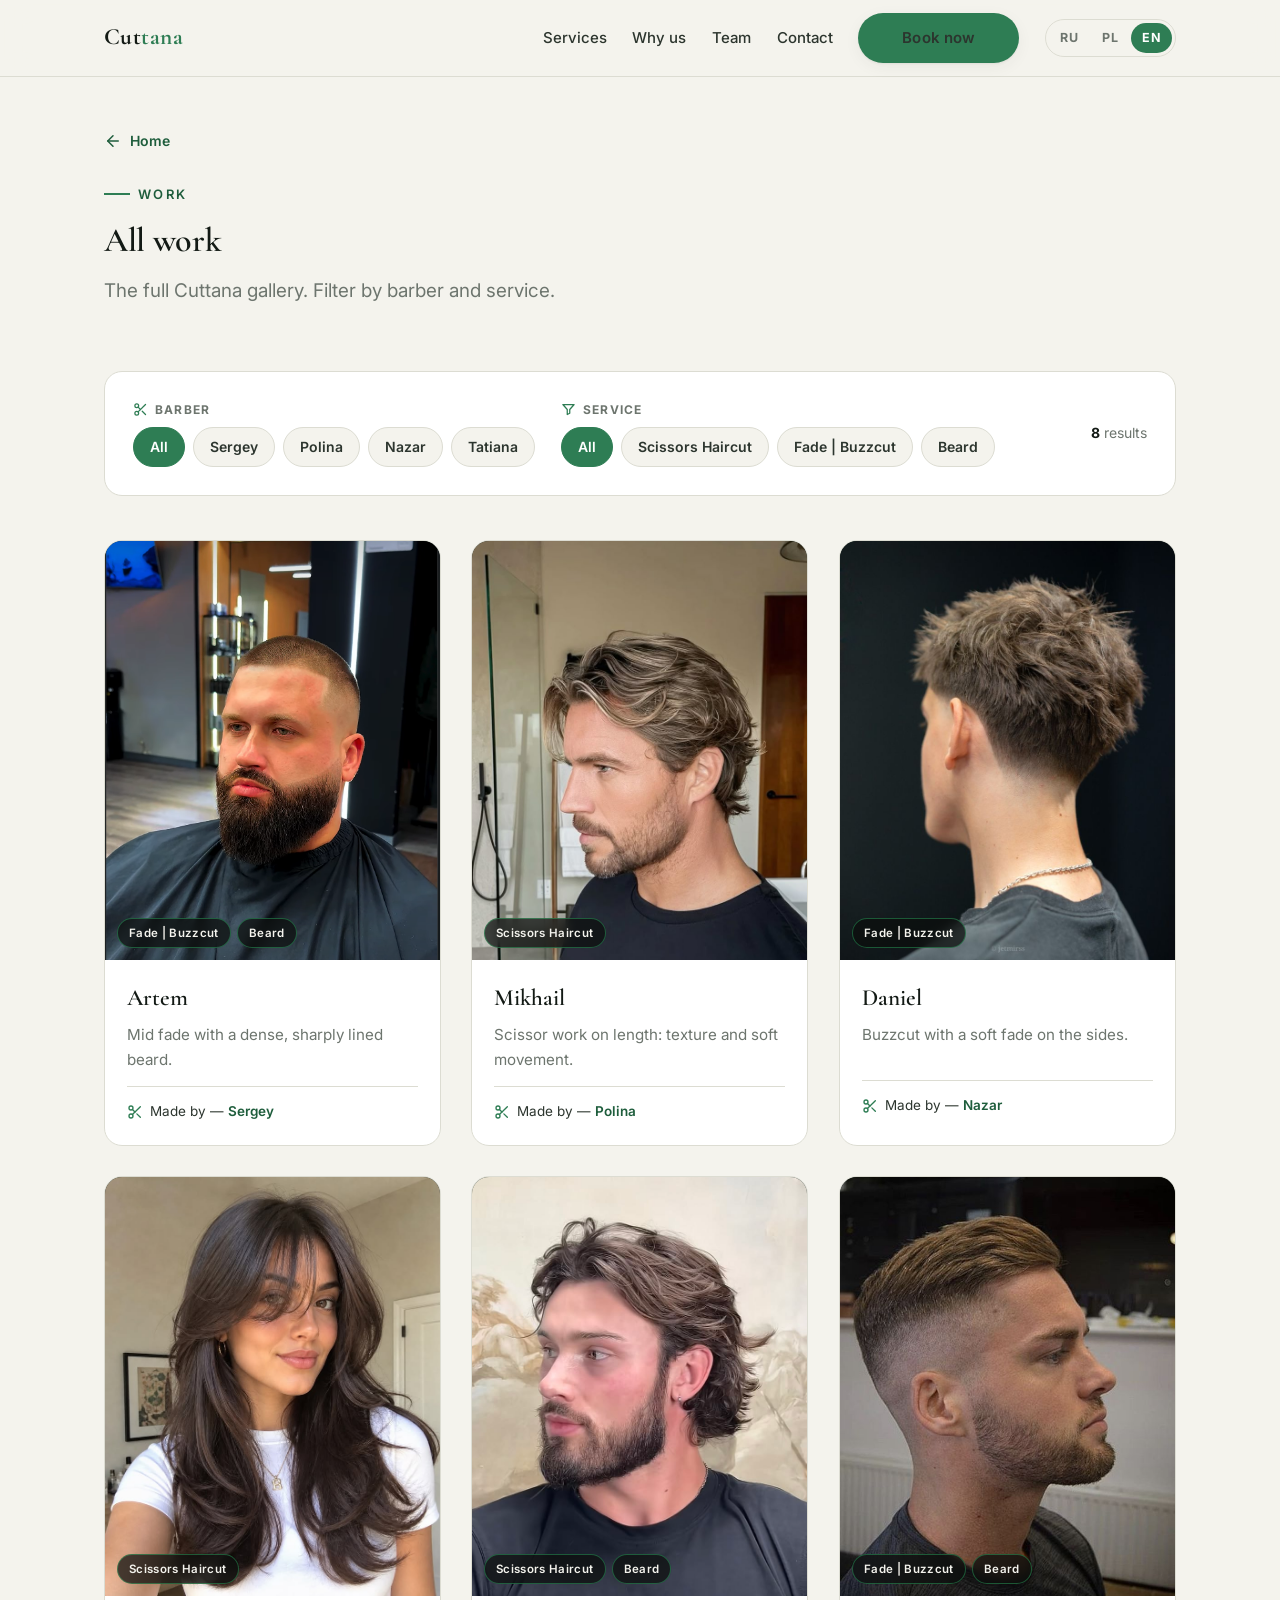
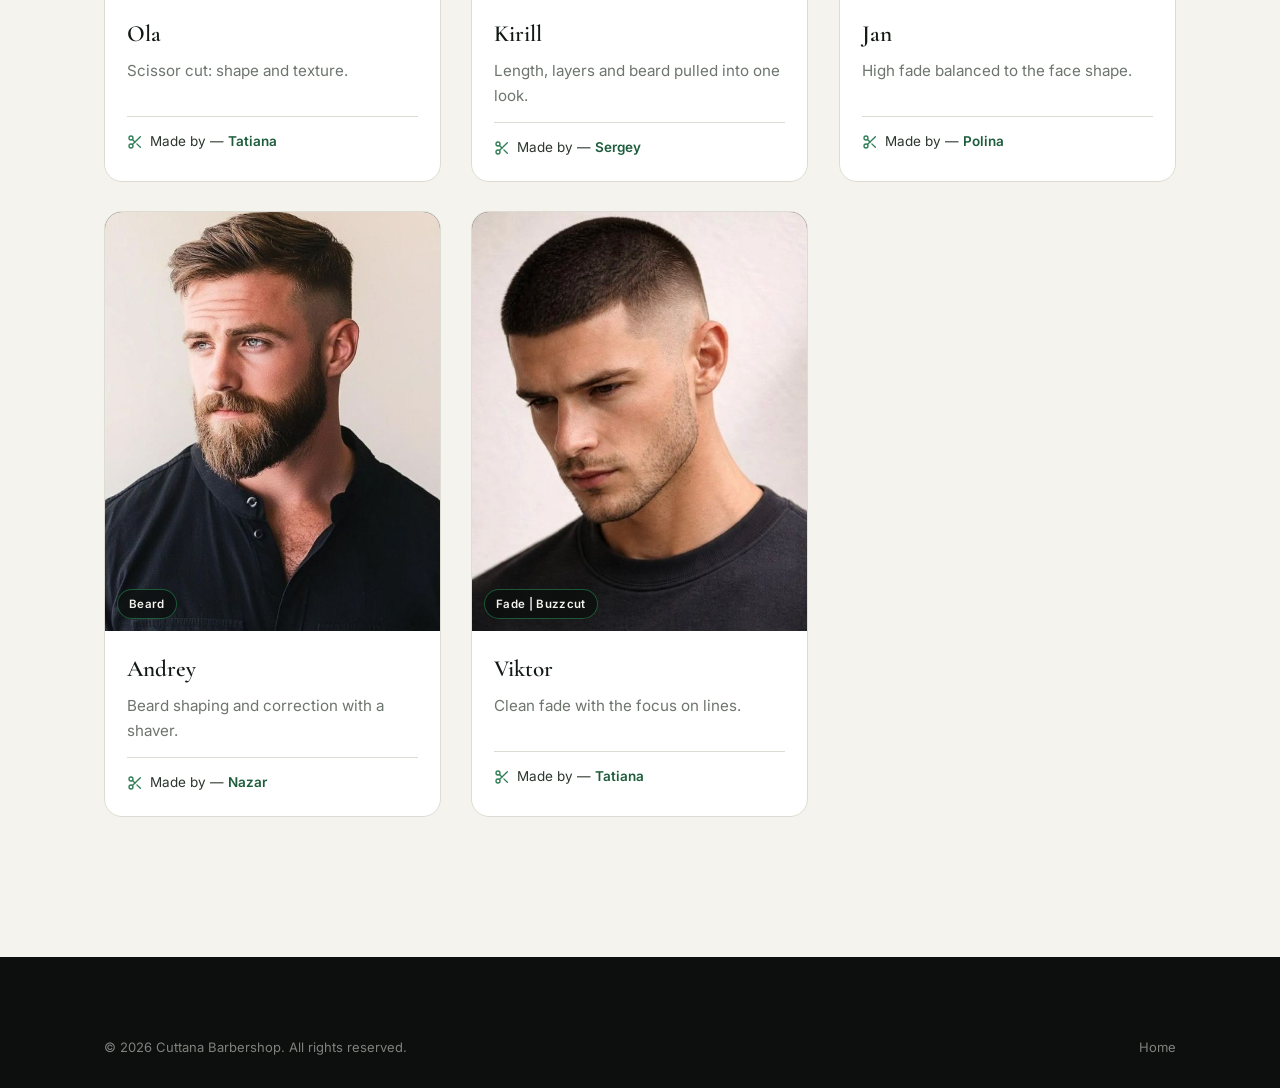
==== commit 37a248a1: "Add per-case crop focus; shift Andrey photo down to show top of head Case cards now support imgPos l" ====
--- a/clients.html
+++ b/clients.html
@@ -3,6 +3,7 @@
   <head>
     <meta charset="UTF-8" />
     <meta name="viewport" content="width=device-width, initial-scale=1.0" />
+    <meta http-equiv="Cache-Control" content="no-cache, must-revalidate" />
     <title>Cuttana — все работы</title>
     <meta name="description" content="Cuttana — галерея работ." />
     <meta name="theme-color" content="#0c0f0d" />
@@ -13,7 +14,7 @@
       href="https://fonts.googleapis.com/css2?family=Cormorant+Garamond:ital,wght@0,500;0,600;0,700;1,500;1,600&family=Inter:wght@400;500;600;700&display=swap"
       rel="stylesheet"
     />
-    <link rel="stylesheet" href="css/style.css?v=18" />
+    <link rel="stylesheet" href="css/style.css?v=20" />
   </head>
   <body>
     <!-- Header (solid on subpage) -->
@@ -92,9 +93,9 @@
       </div>
     </footer>
 
-    <script src="js/data.js?v=18"></script>
-    <script src="js/icons.js?v=18"></script>
-    <script src="js/i18n.js?v=18"></script>
-    <script src="js/clients.js?v=18"></script>
+    <script src="js/data.js?v=20"></script>
+    <script src="js/icons.js?v=20"></script>
+    <script src="js/i18n.js?v=20"></script>
+    <script src="js/clients.js?v=20"></script>
   </body>
 </html>
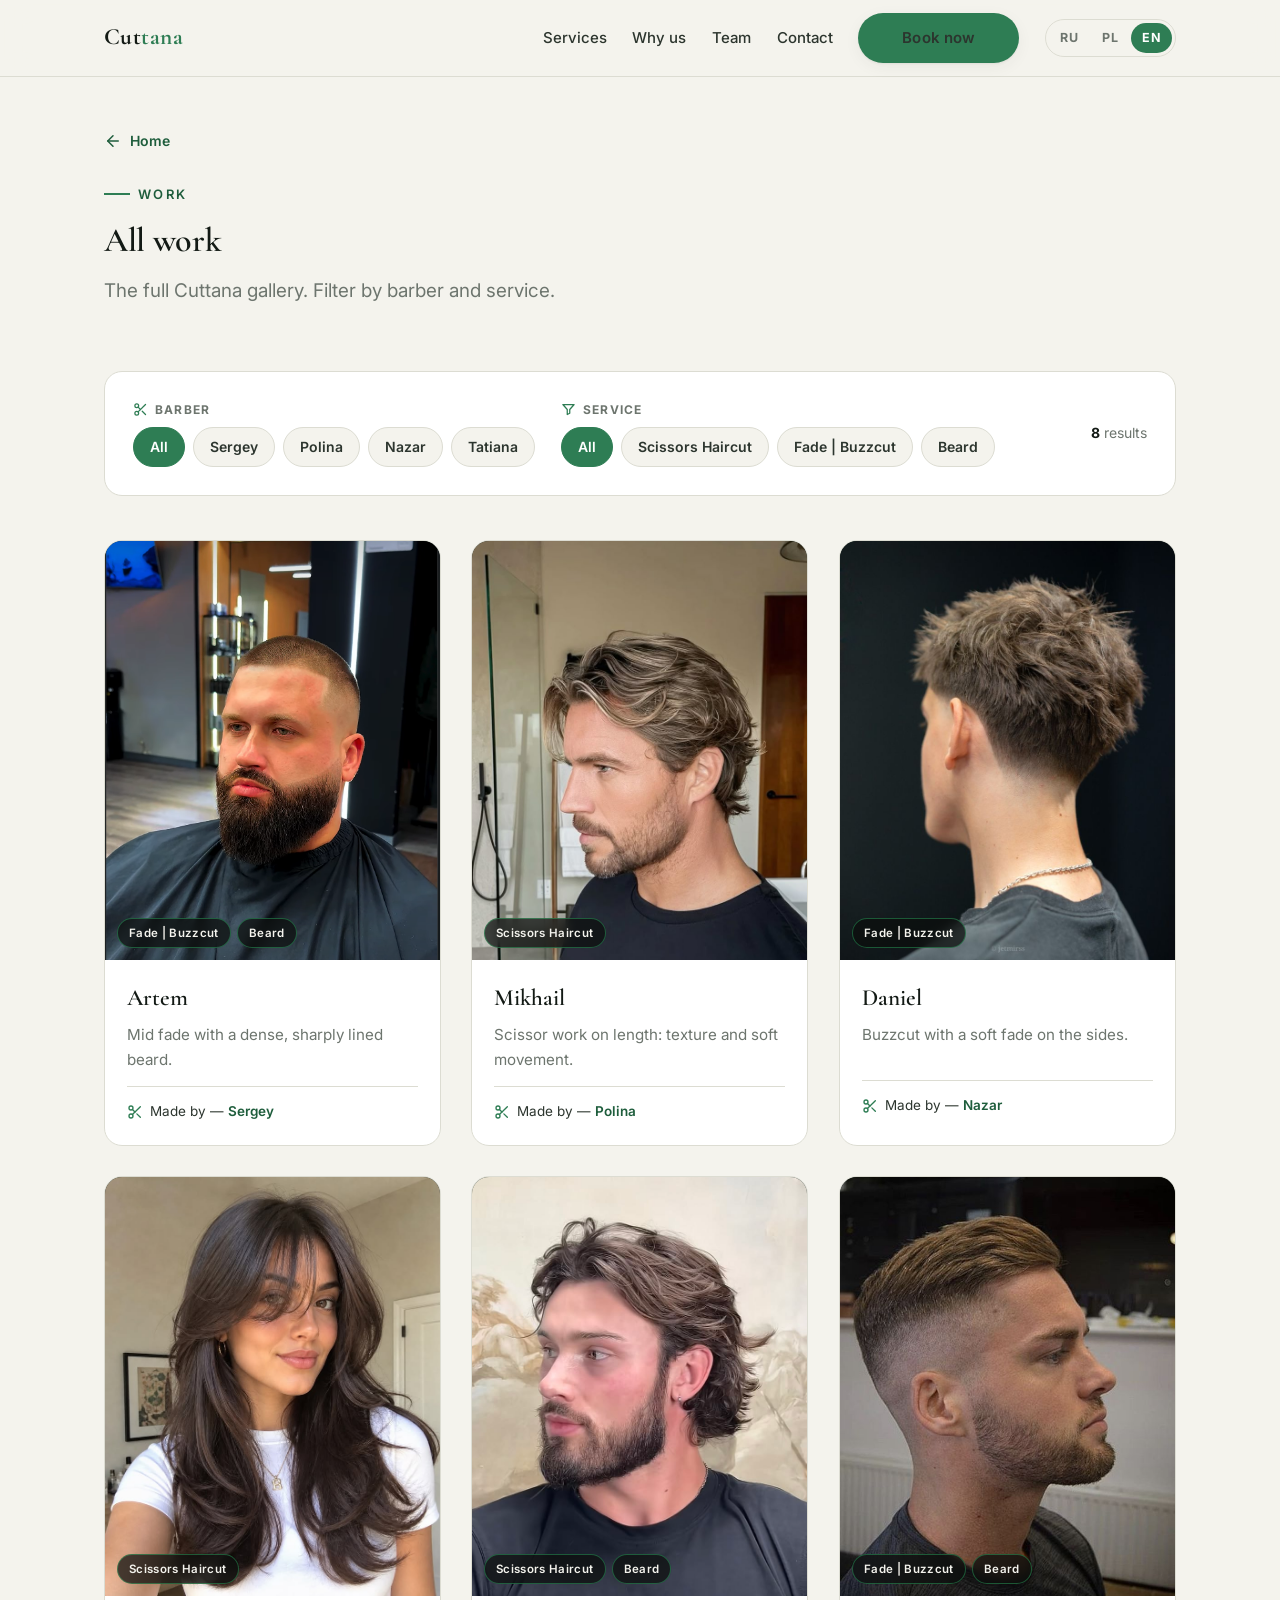
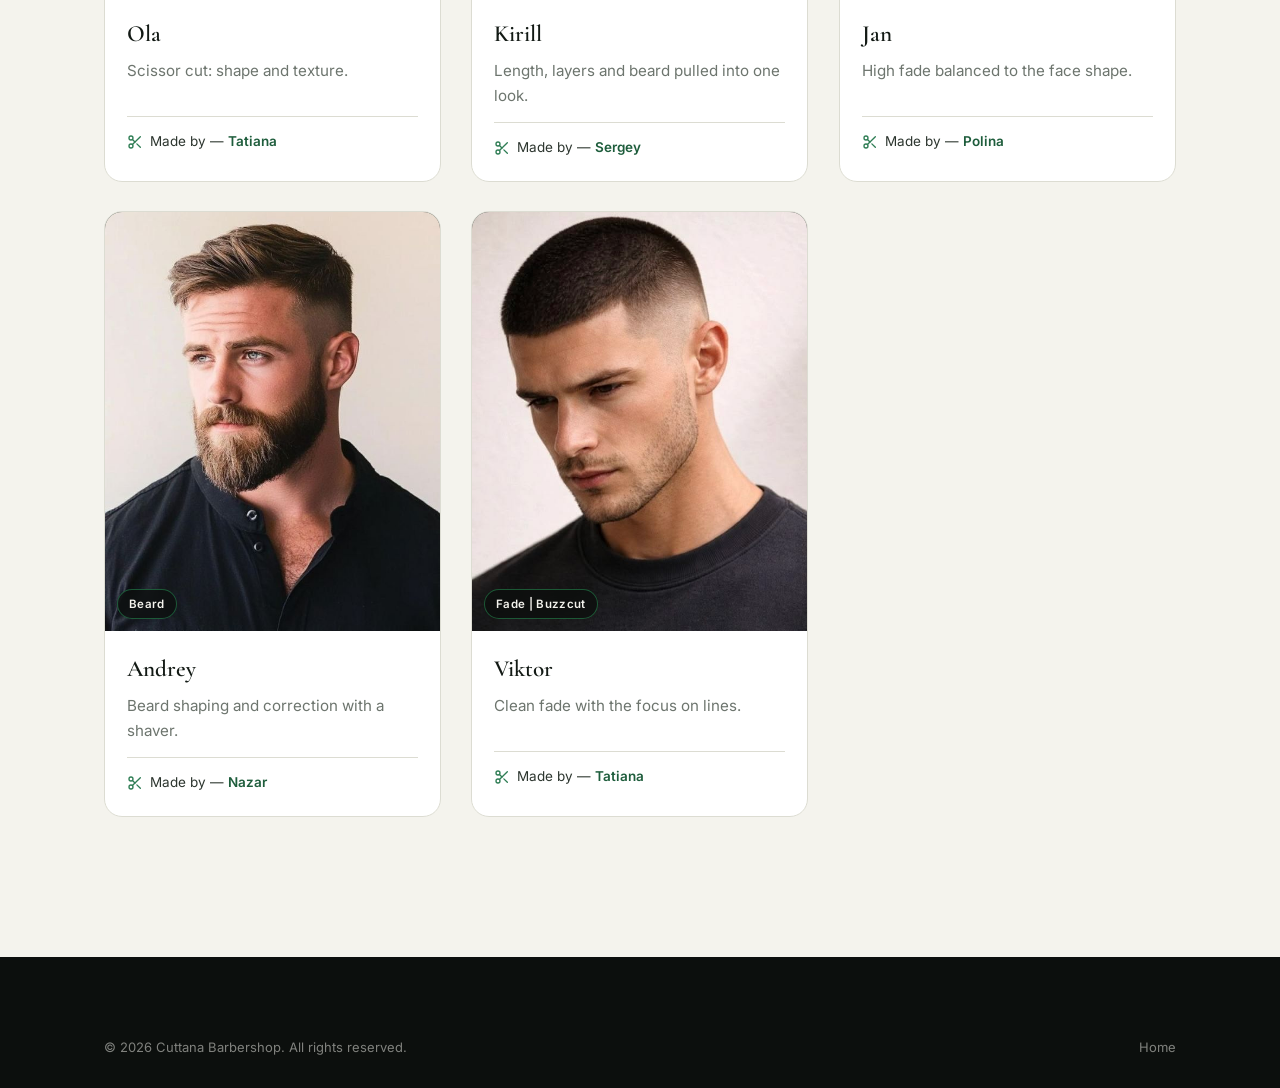
==== commit ca1c21c4: "Shift Andrey photo further down (object-position center 6%)" ====
--- a/clients.html
+++ b/clients.html
@@ -14,7 +14,7 @@
       href="https://fonts.googleapis.com/css2?family=Cormorant+Garamond:ital,wght@0,500;0,600;0,700;1,500;1,600&family=Inter:wght@400;500;600;700&display=swap"
       rel="stylesheet"
     />
-    <link rel="stylesheet" href="css/style.css?v=20" />
+    <link rel="stylesheet" href="css/style.css?v=21" />
   </head>
   <body>
     <!-- Header (solid on subpage) -->
@@ -93,9 +93,9 @@
       </div>
     </footer>
 
-    <script src="js/data.js?v=20"></script>
-    <script src="js/icons.js?v=20"></script>
-    <script src="js/i18n.js?v=20"></script>
-    <script src="js/clients.js?v=20"></script>
+    <script src="js/data.js?v=21"></script>
+    <script src="js/icons.js?v=21"></script>
+    <script src="js/i18n.js?v=21"></script>
+    <script src="js/clients.js?v=21"></script>
   </body>
 </html>
